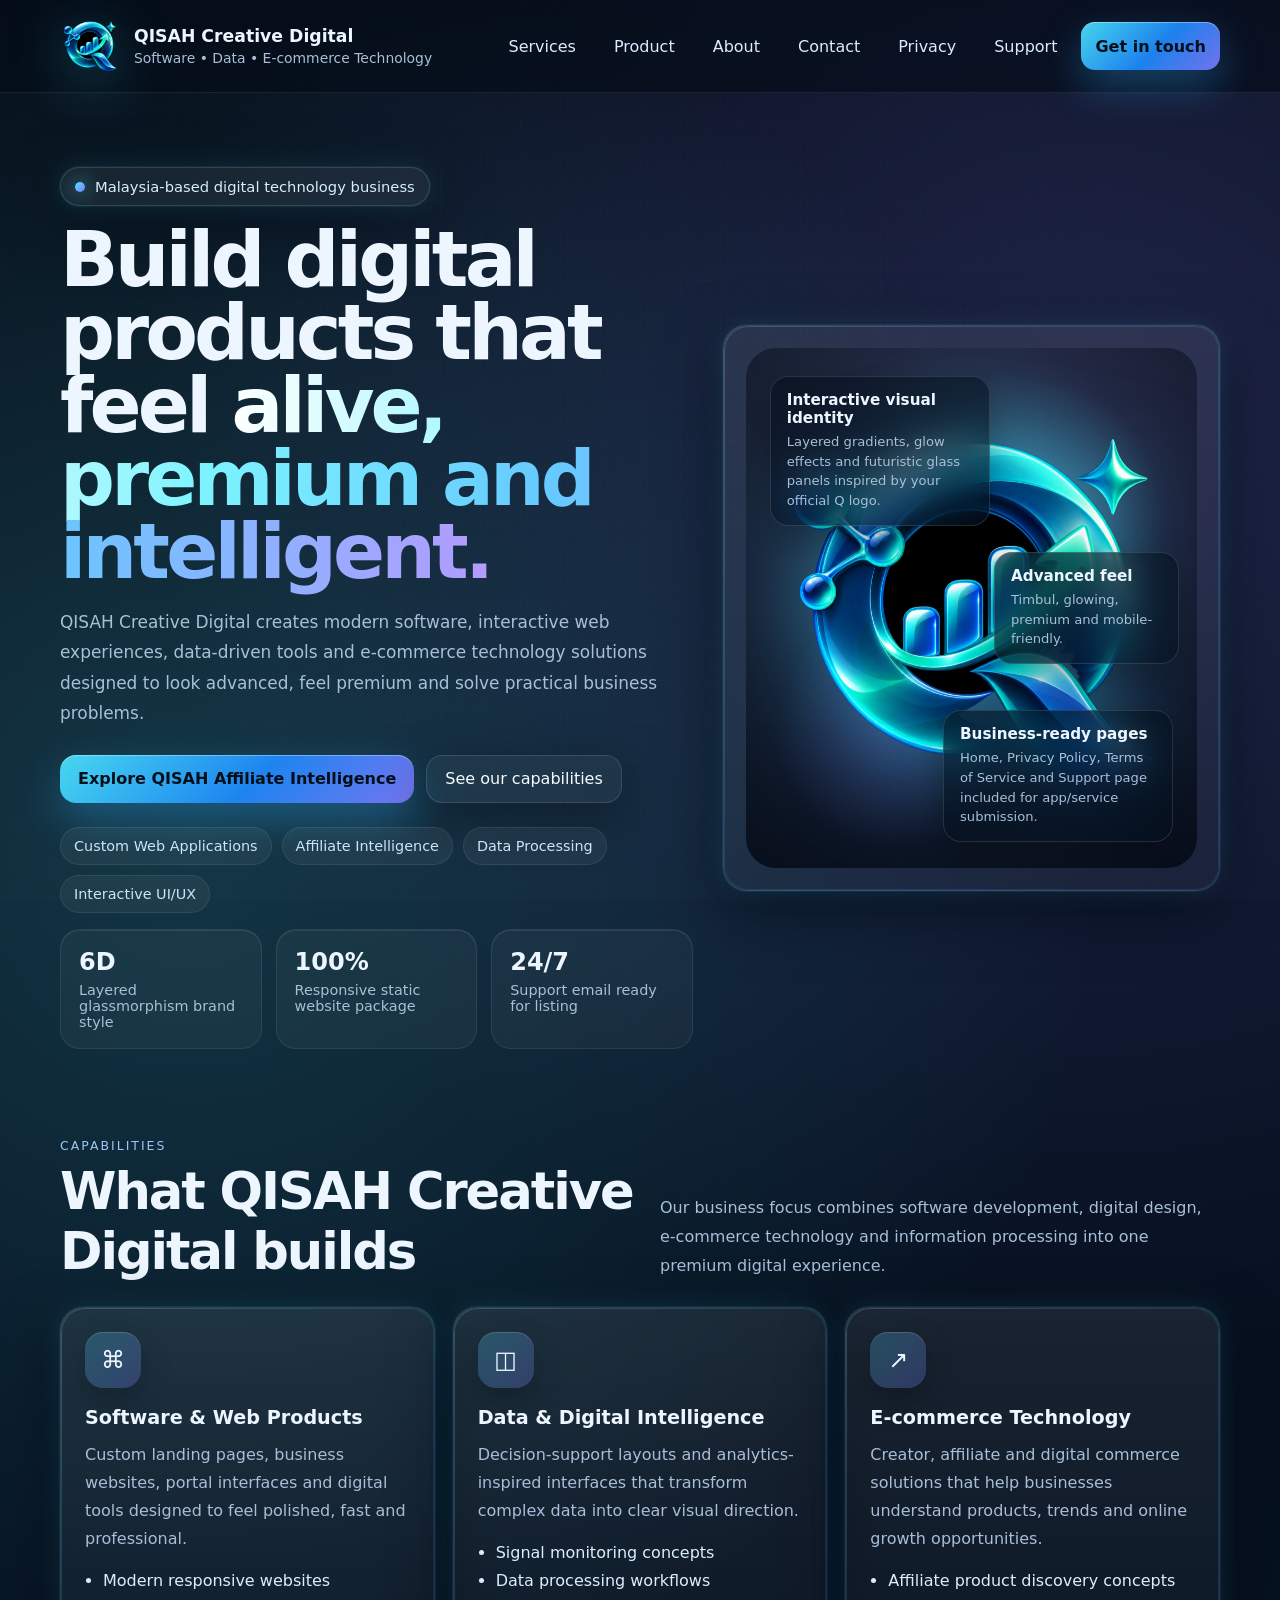
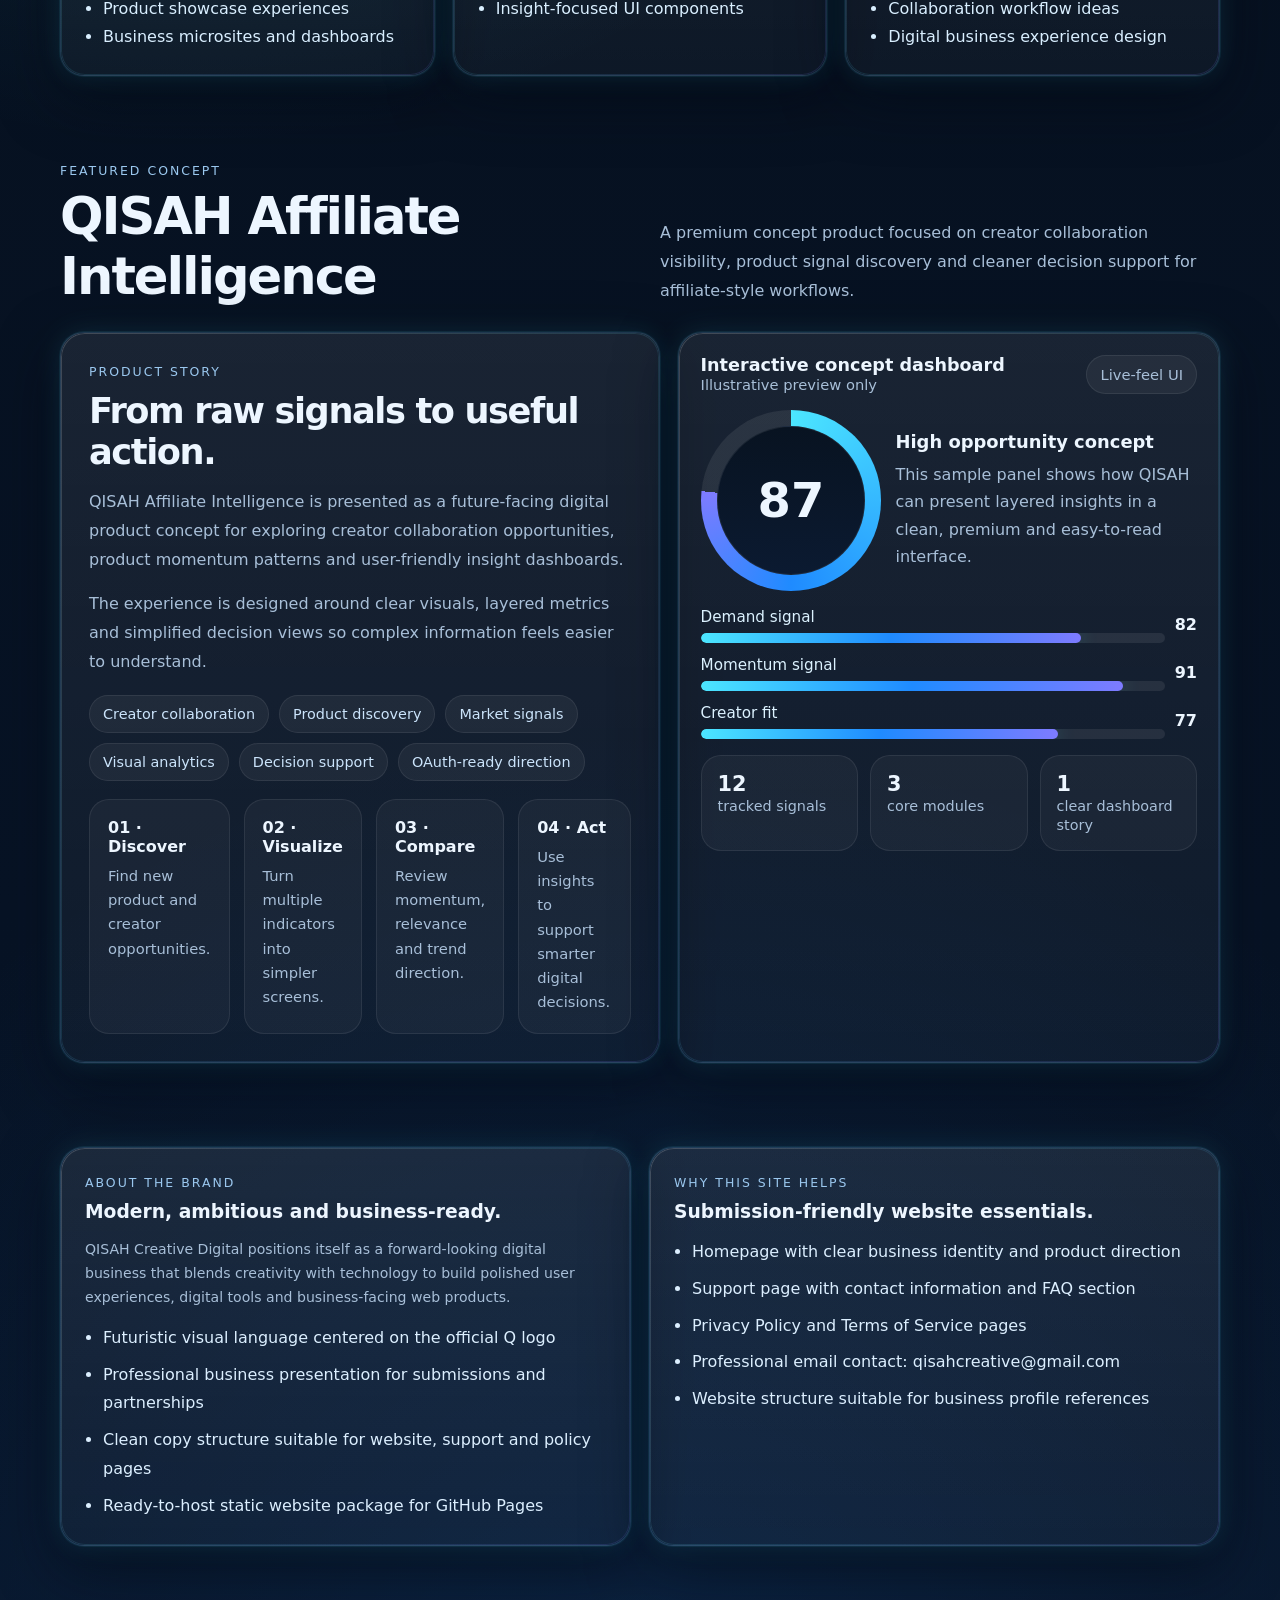
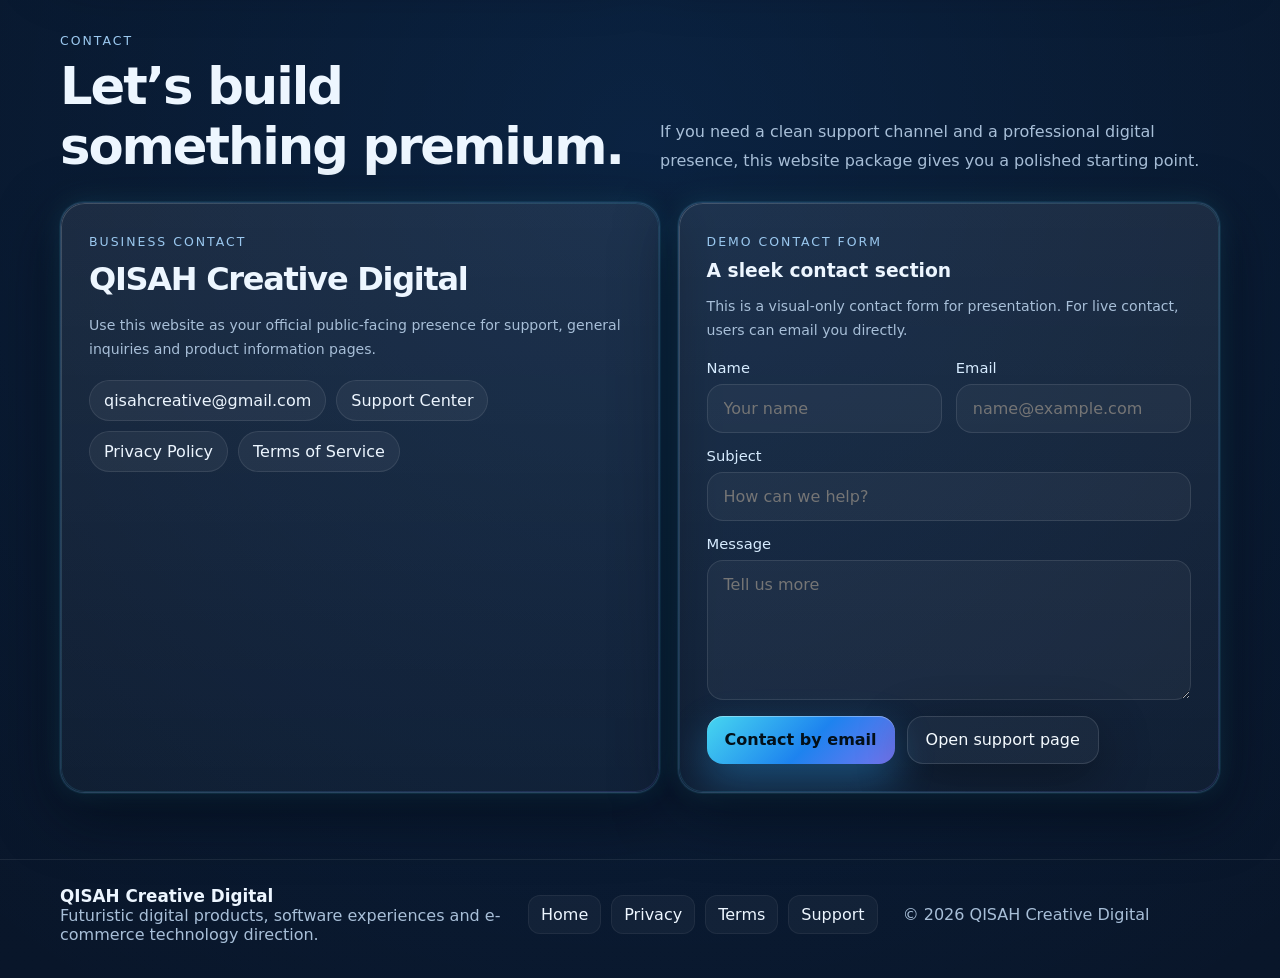
==== index.html @ 4660af54 "Add files via upload" ====
<!doctype html>
<html lang="en">
<head>
  <meta charset="utf-8">
  <meta name="viewport" content="width=device-width, initial-scale=1">
  <meta name="description" content="QISAH Creative Digital builds modern software, e-commerce technology, digital products and affiliate intelligence experiences.">
  <meta name="theme-color" content="#071325">
  <title>QISAH Creative Digital — Futuristic Digital Product Studio</title>
  <link rel="icon" href="assets/qisah-logo.png">
  <link rel="stylesheet" href="styles.css">
</head>
<body>
<div class="bg-grid" aria-hidden="true"></div>
<div class="noise" aria-hidden="true"></div>
<a class="skip-link" href="#main">Skip to content</a>
<header>
  <div class="site-shell nav">
    <a class="brand" href="index.html" aria-label="QISAH Creative Digital home">
      <img src="assets/qisah-logo.png" alt="QISAH logo">
      <span class="brand-title">
        <strong>QISAH Creative Digital</strong>
        <span>Software • Data • E-commerce Technology</span>
      </span>
    </a>

    <button class="menu-btn" type="button" data-menu aria-expanded="false" aria-label="Open navigation">Menu</button>

    <nav class="nav-links" data-nav aria-label="Primary navigation">
      <a href="#services">Services</a>
      <a href="#product">Product</a>
      <a href="#about">About</a>
      <a href="#contact">Contact</a>
      <a href="privacy.html">Privacy</a>
      <a href="support.html">Support</a>
      <a class="btn primary" href="mailto:qisahcreative@gmail.com">Get in touch</a>
    </nav>
  </div>
</header>

<main id="main">
  <section class="site-shell hero">
    <div class="reveal">
      <span class="badge"><span class="dot"></span> Malaysia-based digital technology business</span>
      <h1>Build digital products that feel <span class="gradient-text">alive, premium and intelligent.</span></h1>
      <p>QISAH Creative Digital creates modern software, interactive web experiences, data-driven tools and e-commerce technology solutions designed to look advanced, feel premium and solve practical business problems.</p>
      <div class="hero-actions">
        <a class="btn primary" href="#product">Explore QISAH Affiliate Intelligence</a>
        <a class="btn secondary" href="#services">See our capabilities</a>
      </div>
      <div class="trust-line" aria-label="Core capabilities">
        <span>Custom Web Applications</span>
        <span>Affiliate Intelligence</span>
        <span>Data Processing</span>
        <span>Interactive UI/UX</span>
      </div>
      <div class="glass-stats">
        <div class="mini-card reveal"><b>6D</b><span>Layered glassmorphism brand style</span></div>
        <div class="mini-card reveal"><b>100%</b><span>Responsive static website package</span></div>
        <div class="mini-card reveal"><b>24/7</b><span>Support email ready for listing</span></div>
      </div>
    </div>

    <div class="card hero-visual reveal">
      <div class="logo-stage tilt" aria-label="Dimensional QISAH logo concept">
        <div class="hero-logo-wrap">
          <img src="assets/qisah-logo.png" alt="QISAH Creative Digital dimensional logo">
        </div>
        <div class="floating-card float-one">
          <strong>Interactive visual identity</strong>
          <small>Layered gradients, glow effects and futuristic glass panels inspired by your official Q logo.</small>
        </div>
        <div class="floating-card float-two">
          <strong>Business-ready pages</strong>
          <small>Home, Privacy Policy, Terms of Service and Support page included for app/service submission.</small>
        </div>
        <div class="floating-card float-three">
          <strong>Advanced feel</strong>
          <small>Timbul, glowing, premium and mobile-friendly.</small>
        </div>
      </div>
    </div>
  </section>

  <section id="services" class="site-shell block">
    <div class="section-head reveal">
      <div>
        <span class="kicker">Capabilities</span>
        <h2>What QISAH Creative Digital builds</h2>
      </div>
      <p>Our business focus combines software development, digital design, e-commerce technology and information processing into one premium digital experience.</p>
    </div>

    <div class="grid-3">
      <article class="card feature-card tilt reveal">
        <div class="icon" aria-hidden="true">⌘</div>
        <h3>Software & Web Products</h3>
        <p>Custom landing pages, business websites, portal interfaces and digital tools designed to feel polished, fast and professional.</p>
        <ul>
          <li>Modern responsive websites</li>
          <li>Product showcase experiences</li>
          <li>Business microsites and dashboards</li>
        </ul>
      </article>

      <article class="card feature-card tilt reveal">
        <div class="icon" aria-hidden="true">◫</div>
        <h3>Data & Digital Intelligence</h3>
        <p>Decision-support layouts and analytics-inspired interfaces that transform complex data into clear visual direction.</p>
        <ul>
          <li>Signal monitoring concepts</li>
          <li>Data processing workflows</li>
          <li>Insight-focused UI components</li>
        </ul>
      </article>

      <article class="card feature-card tilt reveal">
        <div class="icon" aria-hidden="true">↗</div>
        <h3>E-commerce Technology</h3>
        <p>Creator, affiliate and digital commerce solutions that help businesses understand products, trends and online growth opportunities.</p>
        <ul>
          <li>Affiliate product discovery concepts</li>
          <li>Collaboration workflow ideas</li>
          <li>Digital business experience design</li>
        </ul>
      </article>
    </div>
  </section>

  <section id="product" class="site-shell block">
    <div class="section-head reveal">
      <div>
        <span class="kicker">Featured concept</span>
        <h2>QISAH Affiliate Intelligence</h2>
      </div>
      <p>A premium concept product focused on creator collaboration visibility, product signal discovery and cleaner decision support for affiliate-style workflows.</p>
    </div>

    <div class="product-grid">
      <article class="card product-story reveal">
        <span class="kicker">Product story</span>
        <h2>From raw signals to useful action.</h2>
        <p>QISAH Affiliate Intelligence is presented as a future-facing digital product concept for exploring creator collaboration opportunities, product momentum patterns and user-friendly insight dashboards.</p>
        <p>The experience is designed around clear visuals, layered metrics and simplified decision views so complex information feels easier to understand.</p>
        <div class="pills">
          <span class="pill">Creator collaboration</span>
          <span class="pill">Product discovery</span>
          <span class="pill">Market signals</span>
          <span class="pill">Visual analytics</span>
          <span class="pill">Decision support</span>
          <span class="pill">OAuth-ready direction</span>
        </div>

        <div class="roadmap">
          <div class="road-step"><b>01 · Discover</b><span>Find new product and creator opportunities.</span></div>
          <div class="road-step"><b>02 · Visualize</b><span>Turn multiple indicators into simpler screens.</span></div>
          <div class="road-step"><b>03 · Compare</b><span>Review momentum, relevance and trend direction.</span></div>
          <div class="road-step"><b>04 · Act</b><span>Use insights to support smarter digital decisions.</span></div>
        </div>
      </article>

      <aside class="card dashboard reveal tilt" aria-labelledby="dashTitle">
        <div class="topline">
          <div>
            <h3 id="dashTitle">Interactive concept dashboard</h3>
            <span>Illustrative preview only</span>
          </div>
          <span class="pill">Live-feel UI</span>
        </div>

        <div class="score-panel">
          <div class="score-ring"><b>87</b></div>
          <div class="score-info">
            <strong>High opportunity concept</strong>
            <p>This sample panel shows how QISAH can present layered insights in a clean, premium and easy-to-read interface.</p>
          </div>
        </div>

        <div class="signal-list">
          <div class="signal">
            <div>
              <label>Demand signal</label>
              <div class="bar"><span style="width: 82%"></span></div>
            </div>
            <strong>82</strong>
          </div>
          <div class="signal">
            <div>
              <label>Momentum signal</label>
              <div class="bar"><span style="width: 91%"></span></div>
            </div>
            <strong>91</strong>
          </div>
          <div class="signal">
            <div>
              <label>Creator fit</label>
              <div class="bar"><span style="width: 77%"></span></div>
            </div>
            <strong>77</strong>
          </div>
        </div>

        <div class="metrics">
          <div class="metric"><b>12</b><span>tracked signals</span></div>
          <div class="metric"><b>3</b><span>core modules</span></div>
          <div class="metric"><b>1</b><span>clear dashboard story</span></div>
        </div>
      </aside>
    </div>
  </section>

  <section id="about" class="site-shell block">
    <div class="two-col">
      <article class="card list-panel reveal">
        <span class="kicker">About the brand</span>
        <h3>Modern, ambitious and business-ready.</h3>
        <p class="small-note">QISAH Creative Digital positions itself as a forward-looking digital business that blends creativity with technology to build polished user experiences, digital tools and business-facing web products.</p>
        <ul>
          <li>Futuristic visual language centered on the official Q logo</li>
          <li>Professional business presentation for submissions and partnerships</li>
          <li>Clean copy structure suitable for website, support and policy pages</li>
          <li>Ready-to-host static website package for GitHub Pages</li>
        </ul>
      </article>

      <article class="card list-panel reveal">
        <span class="kicker">Why this site helps</span>
        <h3>Submission-friendly website essentials.</h3>
        <ul>
          <li>Homepage with clear business identity and product direction</li>
          <li>Support page with contact information and FAQ section</li>
          <li>Privacy Policy and Terms of Service pages</li>
          <li>Professional email contact: qisahcreative@gmail.com</li>
          <li>Website structure suitable for business profile references</li>
        </ul>
      </article>
    </div>
  </section>

  <section id="contact" class="site-shell block">
    <div class="section-head reveal">
      <div>
        <span class="kicker">Contact</span>
        <h2>Let’s build something premium.</h2>
      </div>
      <p>If you need a clean support channel and a professional digital presence, this website package gives you a polished starting point.</p>
    </div>

    <div class="contact-grid">
      <article class="card cta-card reveal">
        <span class="kicker">Business contact</span>
        <h3 style="font-size:2rem;letter-spacing:-.04em;margin:.2rem 0 1rem">QISAH Creative Digital</h3>
        <p class="small-note">Use this website as your official public-facing presence for support, general inquiries and product information pages.</p>
        <div class="inline-links">
          <a href="mailto:qisahcreative@gmail.com">qisahcreative@gmail.com</a>
          <a href="support.html">Support Center</a>
          <a href="privacy.html">Privacy Policy</a>
          <a href="terms.html">Terms of Service</a>
        </div>
      </article>

      <article class="card form-card reveal">
        <span class="kicker">Demo contact form</span>
        <h3 style="margin:.2rem 0 0">A sleek contact section</h3>
        <p class="small-note">This is a visual-only contact form for presentation. For live contact, users can email you directly.</p>
        <div class="field-grid">
          <div class="field">
            <label for="name">Name</label>
            <input class="input" id="name" placeholder="Your name">
          </div>
          <div class="field">
            <label for="email">Email</label>
            <input class="input" id="email" type="email" placeholder="name@example.com">
          </div>
          <div class="field" style="grid-column:1 / -1">
            <label for="subject">Subject</label>
            <input class="input" id="subject" placeholder="How can we help?">
          </div>
          <div class="field" style="grid-column:1 / -1">
            <label for="message">Message</label>
            <textarea id="message" placeholder="Tell us more"></textarea>
          </div>
        </div>
        <div style="margin-top:16px;display:flex;gap:12px;flex-wrap:wrap">
          <a class="btn primary" href="mailto:qisahcreative@gmail.com">Contact by email</a>
          <a class="btn secondary" href="support.html">Open support page</a>
        </div>
      </article>
    </div>
  </section>
</main>

<footer class="footer">
  <div class="site-shell footer-grid">
    <div>
      <strong style="display:block;font-size:1.05rem">QISAH Creative Digital</strong>
      <span style="color:var(--muted)">Futuristic digital products, software experiences and e-commerce technology direction.</span>
    </div>
    <div class="footer-links">
      <a href="index.html">Home</a>
      <a href="privacy.html">Privacy</a>
      <a href="terms.html">Terms</a>
      <a href="support.html">Support</a>
    </div>
    <div style="color:var(--muted)">© <span data-year></span> QISAH Creative Digital</div>
  </div>
</footer>
<script src="script.js"></script>
</body>
</html>
---- styles.css ----
:root{
  --bg:#06101e;
  --bg-2:#0a1629;
  --panel:rgba(11,24,46,.75);
  --panel-2:rgba(13,29,56,.88);
  --line:rgba(110,196,255,.18);
  --line-strong:rgba(110,196,255,.38);
  --text:#edf6ff;
  --muted:#a8bfd8;
  --primary:#4ce6ff;
  --primary-2:#1f8bff;
  --accent:#7e7bff;
  --success:#5ef0c5;
  --shadow:0 14px 50px rgba(0,0,0,.36);
  --glow:0 0 0 1px rgba(76,230,255,.08),0 0 26px rgba(76,230,255,.12),0 20px 60px rgba(3,9,20,.65);
  --radius:24px;
  --container:min(1160px, calc(100% - 32px));
}
*{box-sizing:border-box}
html{scroll-behavior:smooth}
body{
  margin:0;
  font-family:Inter, ui-sans-serif, system-ui, -apple-system, Segoe UI, Roboto, Arial, sans-serif;
  color:var(--text);
  background:
    radial-gradient(circle at 15% 20%, rgba(76,230,255,.18), transparent 26%),
    radial-gradient(circle at 85% 10%, rgba(126,123,255,.2), transparent 24%),
    radial-gradient(circle at 50% 80%, rgba(31,139,255,.12), transparent 30%),
    linear-gradient(180deg, #040b16 0%, #06101e 25%, #071325 60%, #09162a 100%);
  min-height:100vh;
  overflow-x:hidden;
}
a{color:inherit;text-decoration:none}
img{max-width:100%;display:block}
button,input,textarea{font:inherit}
.site-shell{width:var(--container);margin-inline:auto}
.skip-link{position:absolute;left:-9999px}
.skip-link:focus{left:12px;top:12px;z-index:999;background:#fff;color:#000;padding:8px 12px;border-radius:10px}
.bg-grid{
  position:fixed; inset:0; pointer-events:none; z-index:-2; opacity:.35;
  background-image:linear-gradient(rgba(255,255,255,.035) 1px, transparent 1px), linear-gradient(90deg, rgba(255,255,255,.035) 1px, transparent 1px);
  background-size:40px 40px;
  mask-image:radial-gradient(circle at center, black 45%, transparent 95%);
}
.noise{
  position:fixed; inset:0; pointer-events:none; z-index:-1; opacity:.04;
  background-image:url("data:image/svg+xml,%3Csvg xmlns='http://www.w3.org/2000/svg' width='160' height='160' viewBox='0 0 160 160'%3E%3Cfilter id='n'%3E%3CfeTurbulence type='fractalNoise' baseFrequency='.9' numOctaves='2' stitchTiles='stitch'/%3E%3C/filter%3E%3Crect width='160' height='160' filter='url(%23n)' opacity='.8'/%3E%3C/svg%3E");
}
header{position:sticky;top:0;z-index:100;backdrop-filter:blur(18px);background:rgba(4,12,24,.62);border-bottom:1px solid rgba(255,255,255,.08)}
.nav{display:flex;align-items:center;justify-content:space-between;gap:20px;padding:16px 0}
.brand{display:flex;align-items:center;gap:14px;min-width:0}
.brand img{width:60px;height:60px;object-fit:contain;filter:drop-shadow(0 12px 28px rgba(76,230,255,.3))}
.brand-title{display:flex;flex-direction:column;gap:4px;min-width:0}
.brand-title strong{font-size:1.08rem;white-space:nowrap;overflow:hidden;text-overflow:ellipsis}
.brand-title span{font-size:.87rem;color:var(--muted)}
.nav-links{display:flex;align-items:center;gap:10px}
.nav-links a{padding:10px 14px;border-radius:14px;color:#dcecff}
.nav-links a:hover{background:rgba(255,255,255,.06)}
.menu-btn{display:none;border:1px solid rgba(255,255,255,.12);background:rgba(255,255,255,.04);color:#fff;padding:10px 14px;border-radius:14px}
.btn{
  display:inline-flex;align-items:center;justify-content:center;gap:10px;
  min-height:48px;padding:0 18px;border-radius:16px;border:1px solid rgba(255,255,255,.12);
  background:linear-gradient(180deg, rgba(255,255,255,.08), rgba(255,255,255,.03));
  color:#f5fbff;box-shadow:var(--shadow); transition:.25s ease; cursor:pointer;
}
.btn:hover{transform:translateY(-2px);border-color:rgba(255,255,255,.25)}
.btn.primary{
  background:linear-gradient(135deg, rgba(76,230,255,.92), rgba(31,139,255,.92) 55%, rgba(126,123,255,.92));
  color:#031019;border:0;font-weight:700;box-shadow:0 16px 40px rgba(48,175,255,.32), inset 0 1px 0 rgba(255,255,255,.35);
}
.btn.secondary{background:rgba(255,255,255,.04)}
.hero{display:grid;grid-template-columns:1.12fr .88fr;gap:30px;align-items:center;padding:74px 0 44px}
.badge{display:inline-flex;align-items:center;gap:10px;padding:10px 14px;border-radius:999px;background:rgba(255,255,255,.06);border:1px solid rgba(255,255,255,.12);color:#d8eefe;font-size:.92rem;box-shadow:var(--glow)}
.dot{width:10px;height:10px;border-radius:50%;background:linear-gradient(135deg,var(--primary),var(--accent));box-shadow:0 0 20px var(--primary)}
.hero h1{font-size:clamp(2.6rem, 6vw, 5.5rem);line-height:.95;letter-spacing:-.05em;margin:18px 0 18px}
.hero p{font-size:1.06rem;line-height:1.8;color:var(--muted);max-width:640px}
.gradient-text{background:linear-gradient(90deg,#fff,#7df4ff 30%, #66c9ff 60%, #b39bff);-webkit-background-clip:text;background-clip:text;color:transparent}
.hero-actions{display:flex;flex-wrap:wrap;gap:12px;margin-top:26px}
.trust-line{display:flex;flex-wrap:wrap;gap:10px;margin-top:24px}
.trust-line span,.pill{padding:10px 13px;border-radius:999px;background:rgba(255,255,255,.05);border:1px solid rgba(255,255,255,.08);color:#cbe4fb;font-size:.9rem}
.card{position:relative;background:linear-gradient(180deg, rgba(255,255,255,.08), rgba(255,255,255,.03));border:1px solid var(--line);border-radius:var(--radius);box-shadow:var(--glow);overflow:hidden}
.card::before{content:"";position:absolute;inset:0;border-radius:inherit;padding:1px;background:linear-gradient(135deg,rgba(255,255,255,.18),rgba(76,230,255,.12),rgba(126,123,255,.16));-webkit-mask:linear-gradient(#000 0 0) content-box,linear-gradient(#000 0 0);-webkit-mask-composite:xor;mask-composite:exclude;pointer-events:none}
.card-soft{padding:26px}
.hero-visual{padding:22px}
.logo-stage{position:relative;display:grid;place-items:center;min-height:520px;border-radius:30px;background:radial-gradient(circle at 50% 30%, rgba(76,230,255,.22), rgba(8,14,28,.3) 40%, rgba(6,12,24,.92));overflow:hidden}
.logo-stage::before,.logo-stage::after{content:"";position:absolute;border-radius:50%;filter:blur(4px)}
.logo-stage::before{width:300px;height:300px;background:radial-gradient(circle, rgba(76,230,255,.32), transparent 70%);top:22px;right:30px}
.logo-stage::after{width:240px;height:240px;background:radial-gradient(circle, rgba(126,123,255,.22), transparent 70%);left:24px;bottom:18px}
.hero-logo-wrap{position:relative;z-index:2;display:grid;place-items:center}
.hero-logo-wrap img{width:min(90%, 500px);filter:drop-shadow(0 24px 55px rgba(54,184,255,.26)) drop-shadow(0 0 30px rgba(76,230,255,.2));transform:translateZ(0)}
.floating-card{position:absolute;z-index:3;padding:14px 16px;border-radius:18px;backdrop-filter:blur(18px);background:rgba(4,15,29,.58);border:1px solid rgba(255,255,255,.12);box-shadow:0 16px 40px rgba(0,0,0,.35)}
.floating-card strong{display:block;font-size:.95rem}
.floating-card small{display:block;margin-top:5px;color:var(--muted);font-size:.82rem;line-height:1.5}
.float-one{top:28px;left:24px;max-width:220px}
.float-two{bottom:26px;right:24px;max-width:230px}
.float-three{top:50%;right:18px;transform:translateY(-50%);max-width:185px}
.glass-stats{display:grid;grid-template-columns:repeat(3,1fr);gap:14px;margin-top:16px}
.mini-card{padding:18px;border-radius:20px;background:rgba(255,255,255,.04);border:1px solid rgba(255,255,255,.08);box-shadow:inset 0 1px 0 rgba(255,255,255,.08)}
.mini-card b{display:block;font-size:1.5rem}
.mini-card span{display:block;margin-top:6px;color:var(--muted);font-size:.9rem}
section.block{padding:42px 0}
.section-head{display:flex;align-items:end;justify-content:space-between;gap:24px;margin-bottom:26px}
.section-head h2{font-size:clamp(2rem, 4vw, 3.2rem);margin:0;letter-spacing:-.04em}
.section-head p{max-width:560px;color:var(--muted);line-height:1.8;margin:0}
.kicker{display:inline-block;margin-bottom:8px;text-transform:uppercase;letter-spacing:.16em;font-size:.78rem;color:#9bc8ef}
.grid-3{display:grid;grid-template-columns:repeat(3,1fr);gap:18px}
.feature-card{padding:24px;min-height:250px}
.feature-card .icon{display:grid;place-items:center;width:56px;height:56px;border-radius:18px;background:linear-gradient(135deg, rgba(76,230,255,.22), rgba(126,123,255,.26));font-size:1.5rem;box-shadow:inset 0 1px 0 rgba(255,255,255,.15), 0 12px 30px rgba(0,0,0,.25)}
.feature-card h3{font-size:1.2rem;margin:18px 0 12px}
.feature-card p{color:var(--muted);line-height:1.75;margin:0}
.feature-card ul{padding-left:18px;color:#d9efff;line-height:1.75;margin:14px 0 0}
.product-grid{display:grid;grid-template-columns:1.05fr .95fr;gap:18px;align-items:stretch}
.product-story{padding:28px}
.product-story h2{font-size:2.2rem;margin:.2rem 0 1rem;letter-spacing:-.04em}
.product-story p{color:var(--muted);line-height:1.8}
.pills{display:flex;flex-wrap:wrap;gap:10px;margin-top:18px}
.dashboard{padding:22px;display:flex;flex-direction:column;gap:16px}
.topline{display:flex;align-items:center;justify-content:space-between;gap:12px}
.topline h3{margin:0;font-size:1.1rem}
.topline span{color:var(--muted);font-size:.92rem}
.score-panel{display:grid;grid-template-columns:.75fr 1.25fr;gap:14px;align-items:center}
.score-ring{position:relative;display:grid;place-items:center;aspect-ratio:1;border-radius:50%;background:conic-gradient(var(--primary) 0deg, var(--primary-2) 180deg, var(--accent) 276deg, rgba(255,255,255,.08) 276deg 360deg)}
.score-ring::before{content:"";position:absolute;inset:16px;border-radius:50%;background:linear-gradient(180deg,#081321,#0b1a31);border:1px solid rgba(255,255,255,.08)}
.score-ring b{position:relative;z-index:1;font-size:3rem}
.score-info strong{font-size:1.12rem}
.score-info p{color:var(--muted);line-height:1.7;margin:.6rem 0 0}
.signal-list{display:grid;gap:12px}
.signal{display:grid;grid-template-columns:1fr auto;gap:10px;align-items:center}
.signal label{font-size:.95rem;color:#dcf2ff}
.bar{position:relative;height:10px;border-radius:999px;background:rgba(255,255,255,.08);overflow:hidden;margin-top:7px}
.bar > span{position:absolute;inset:0 auto 0 0;border-radius:inherit;background:linear-gradient(90deg,var(--primary),var(--primary-2),var(--accent));box-shadow:0 0 20px rgba(76,230,255,.24)}
.metrics{display:grid;grid-template-columns:repeat(3,1fr);gap:12px}
.metric{padding:16px;border-radius:20px;background:rgba(255,255,255,.04);border:1px solid rgba(255,255,255,.08)}
.metric b{font-size:1.3rem;display:block}
.metric span{font-size:.9rem;color:var(--muted)}
.two-col{display:grid;grid-template-columns:1fr 1fr;gap:18px}
.list-panel{padding:24px}
.list-panel h3{margin:.2rem 0 1rem}
.list-panel ul{margin:0;padding-left:18px;color:#dcefff;line-height:1.8}
.list-panel li+li{margin-top:8px}
.roadmap{display:grid;grid-template-columns:repeat(4,1fr);gap:14px;margin-top:18px}
.road-step{padding:18px;border-radius:20px;background:rgba(255,255,255,.04);border:1px solid rgba(255,255,255,.08)}
.road-step b{display:block;margin-bottom:8px}
.road-step span{display:block;color:var(--muted);line-height:1.65;font-size:.92rem}
.contact-grid{display:grid;grid-template-columns:1.05fr .95fr;gap:18px;align-items:stretch}
.form-card,.cta-card{padding:28px}
.field-grid{display:grid;grid-template-columns:1fr 1fr;gap:14px;margin-top:16px}
.field{display:flex;flex-direction:column;gap:8px}
.field label{font-size:.92rem;color:#d7ecff}
.input, textarea{
  width:100%;background:rgba(255,255,255,.04);border:1px solid rgba(255,255,255,.1);color:#fff;
  border-radius:16px;padding:14px 16px;outline:none;
}
.input:focus, textarea:focus{border-color:var(--line-strong);box-shadow:0 0 0 4px rgba(76,230,255,.08)}
textarea{min-height:140px;resize:vertical}
.small-note{font-size:.88rem;color:var(--muted);line-height:1.7}
.inline-links{display:flex;flex-wrap:wrap;gap:10px;margin-top:18px}
.inline-links a{padding:10px 14px;border-radius:999px;background:rgba(255,255,255,.05);border:1px solid rgba(255,255,255,.09)}
.footer{border-top:1px solid rgba(255,255,255,.08);margin-top:24px}
.footer-grid{display:grid;grid-template-columns:1.2fr .95fr .85fr;gap:20px;align-items:center;padding:26px 0 34px}
.footer-links{display:flex;flex-wrap:wrap;gap:10px}
.footer-links a{padding:9px 12px;border-radius:12px;background:rgba(255,255,255,.04);border:1px solid rgba(255,255,255,.06)}
.page-hero{padding:60px 0 30px}
.page-hero h1{font-size:clamp(2.2rem, 5vw, 4rem);margin:16px 0 10px;letter-spacing:-.05em}
.page-hero p{max-width:760px;color:var(--muted);line-height:1.8}
.content-wrap{display:grid;grid-template-columns:260px 1fr;gap:18px;padding:8px 0 42px}
.side-nav{position:sticky;top:92px;align-self:start;padding:16px}
.side-nav a{display:block;padding:12px 14px;border-radius:14px;color:#d8edff}
.side-nav a:hover{background:rgba(255,255,255,.06)}
.legal-card{padding:28px}
.legal-card section+section{margin-top:28px}
.legal-card h2{font-size:1.4rem;margin:.2rem 0 12px}
.legal-card p,.legal-card li{color:var(--muted);line-height:1.85}
.legal-card ul{padding-left:18px}
.support-grid{display:grid;grid-template-columns:1fr 1fr;gap:18px}
.support-box{padding:24px}
.accordion{display:grid;gap:12px;margin-top:10px}
.faq{padding:18px}
.faq button{all:unset;display:flex;justify-content:space-between;align-items:center;width:100%;gap:16px;cursor:pointer}
.faq button strong{font-size:1rem}
.faq p{color:var(--muted);line-height:1.8;margin:12px 0 0;display:none}
.faq.open p{display:block}
.reveal{opacity:0;transform:translateY(26px);transition:opacity .7s ease, transform .7s ease}
.reveal.visible{opacity:1;transform:none}
@media (max-width: 1100px){
  .hero,.product-grid,.two-col,.contact-grid,.content-wrap,.support-grid,.footer-grid{grid-template-columns:1fr}
  .glass-stats,.grid-3,.metrics,.roadmap{grid-template-columns:repeat(2,1fr)}
  .section-head{display:block}
  .section-head p{margin-top:12px}
  .content-wrap{padding-top:0}
  .side-nav{position:relative;top:0}
}
@media (max-width: 760px){
  .nav{padding:12px 0}
  .menu-btn{display:block}
  .nav-links{position:absolute;left:16px;right:16px;top:74px;display:none;flex-direction:column;align-items:stretch;padding:14px;border-radius:22px;background:rgba(4,12,24,.96);border:1px solid rgba(255,255,255,.08);box-shadow:var(--shadow)}
  .nav-links.open{display:flex}
  .hero{padding-top:36px}
  .logo-stage{min-height:410px}
  .hero h1{font-size:clamp(2.3rem, 12vw, 4rem)}
  .glass-stats,.grid-3,.metrics,.roadmap,.field-grid{grid-template-columns:1fr}
  .score-panel{grid-template-columns:1fr}
  .float-three{display:none}
  .float-one,.float-two{position:static;max-width:none;margin-top:12px}
  .hero-visual{padding:0;background:none;border:0;box-shadow:none}
  .footer-grid{padding-bottom:22px}
}
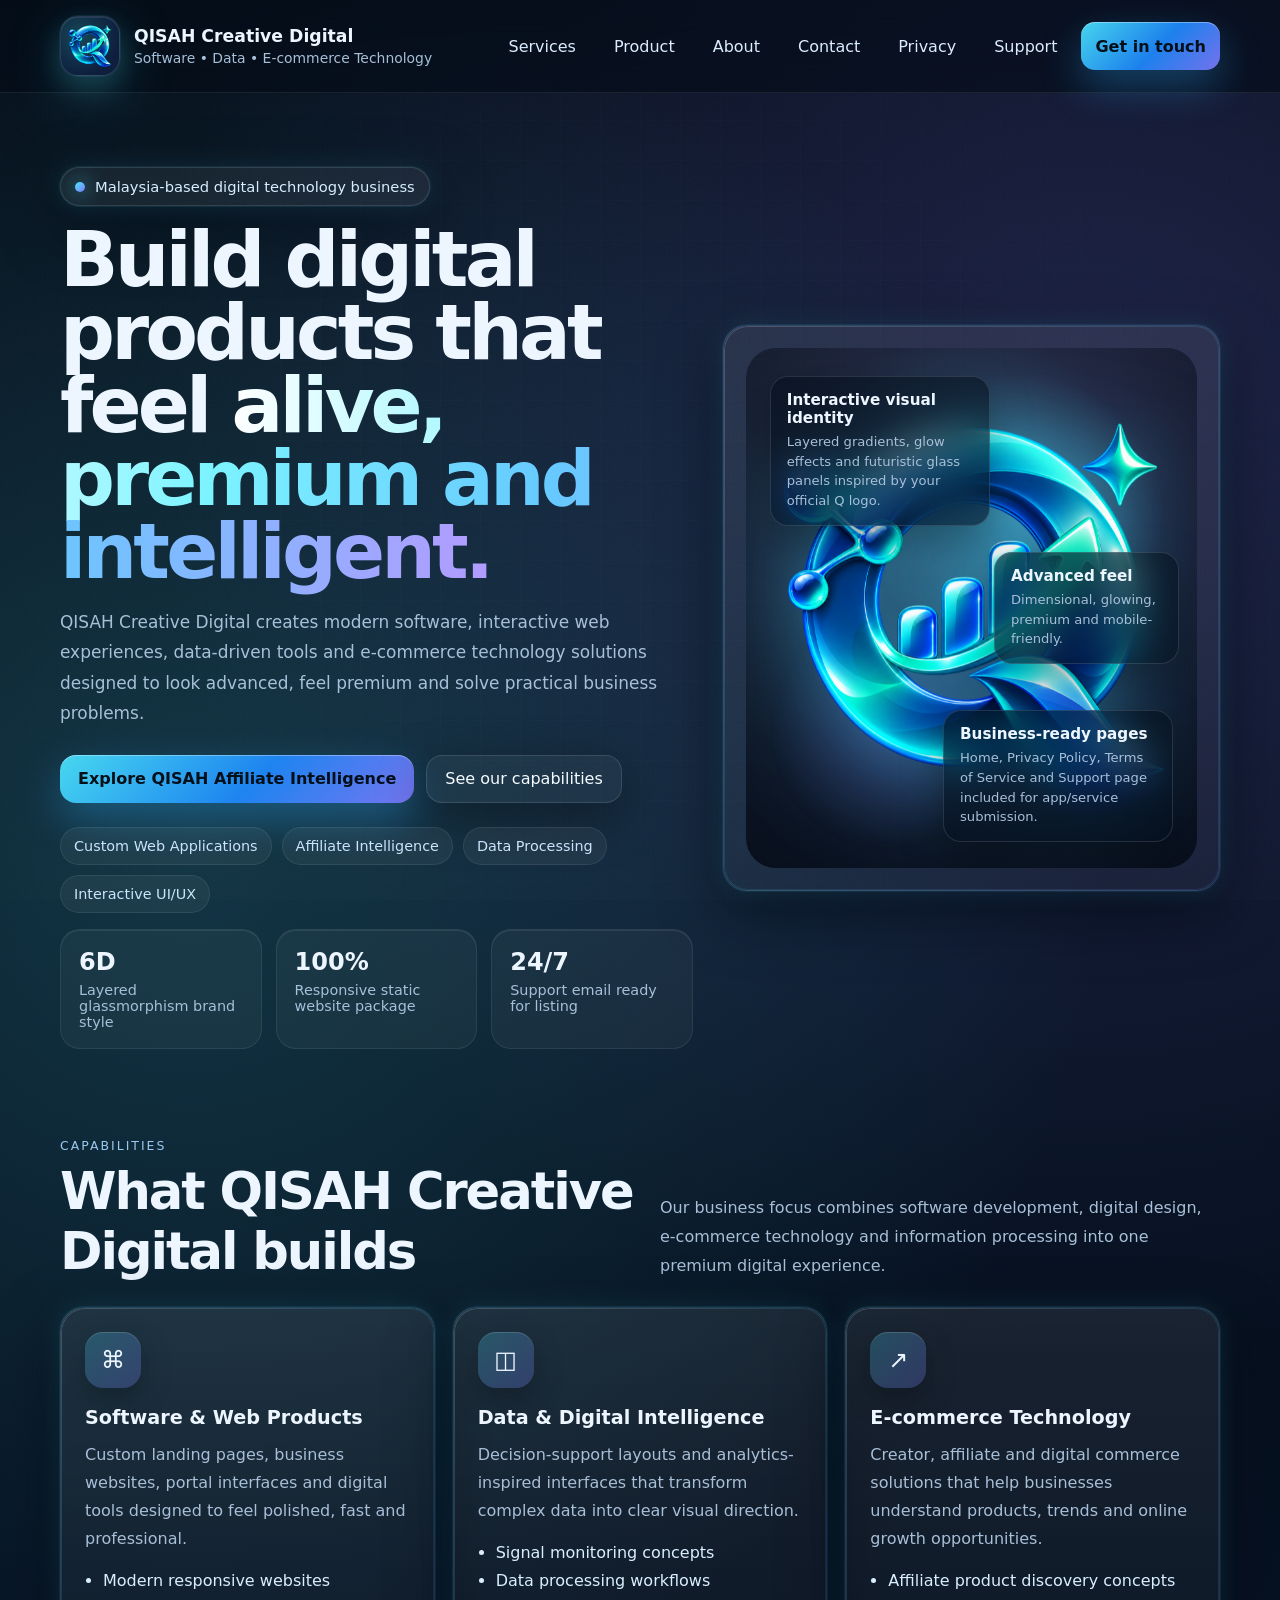
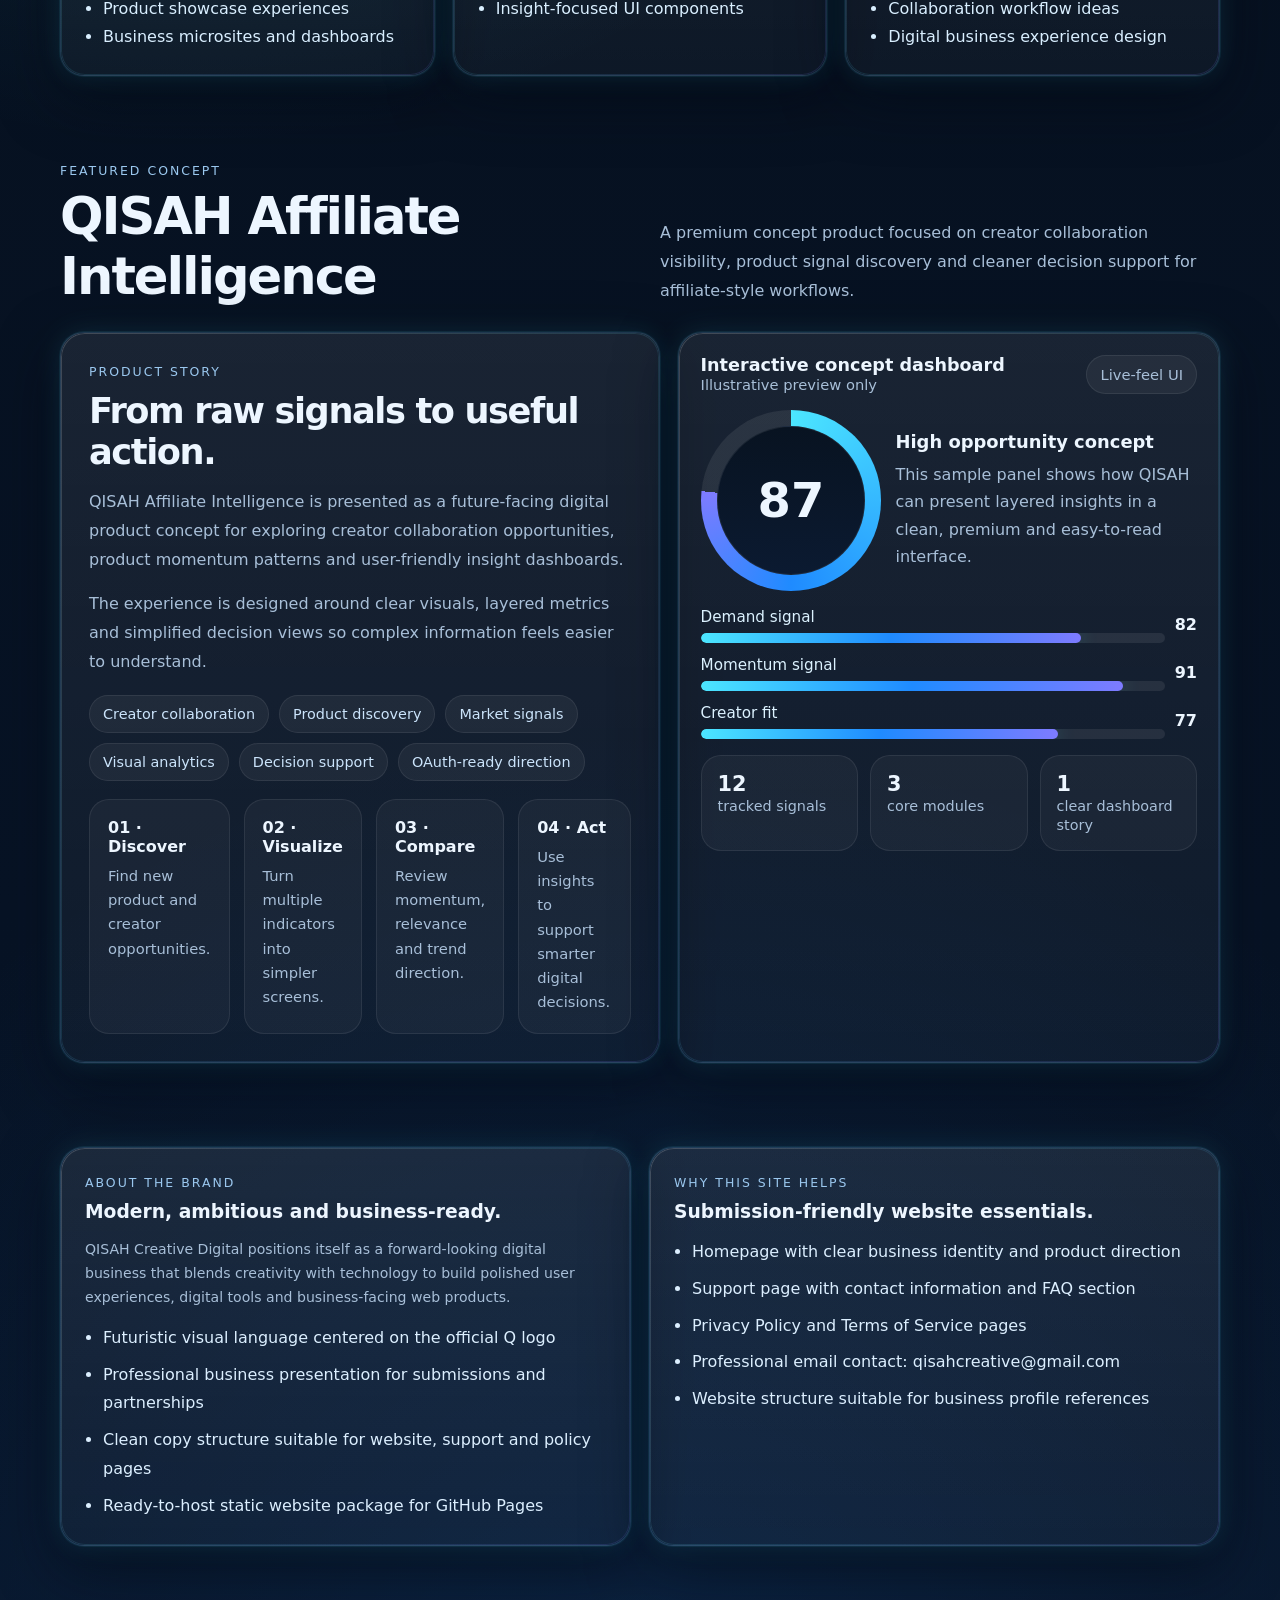
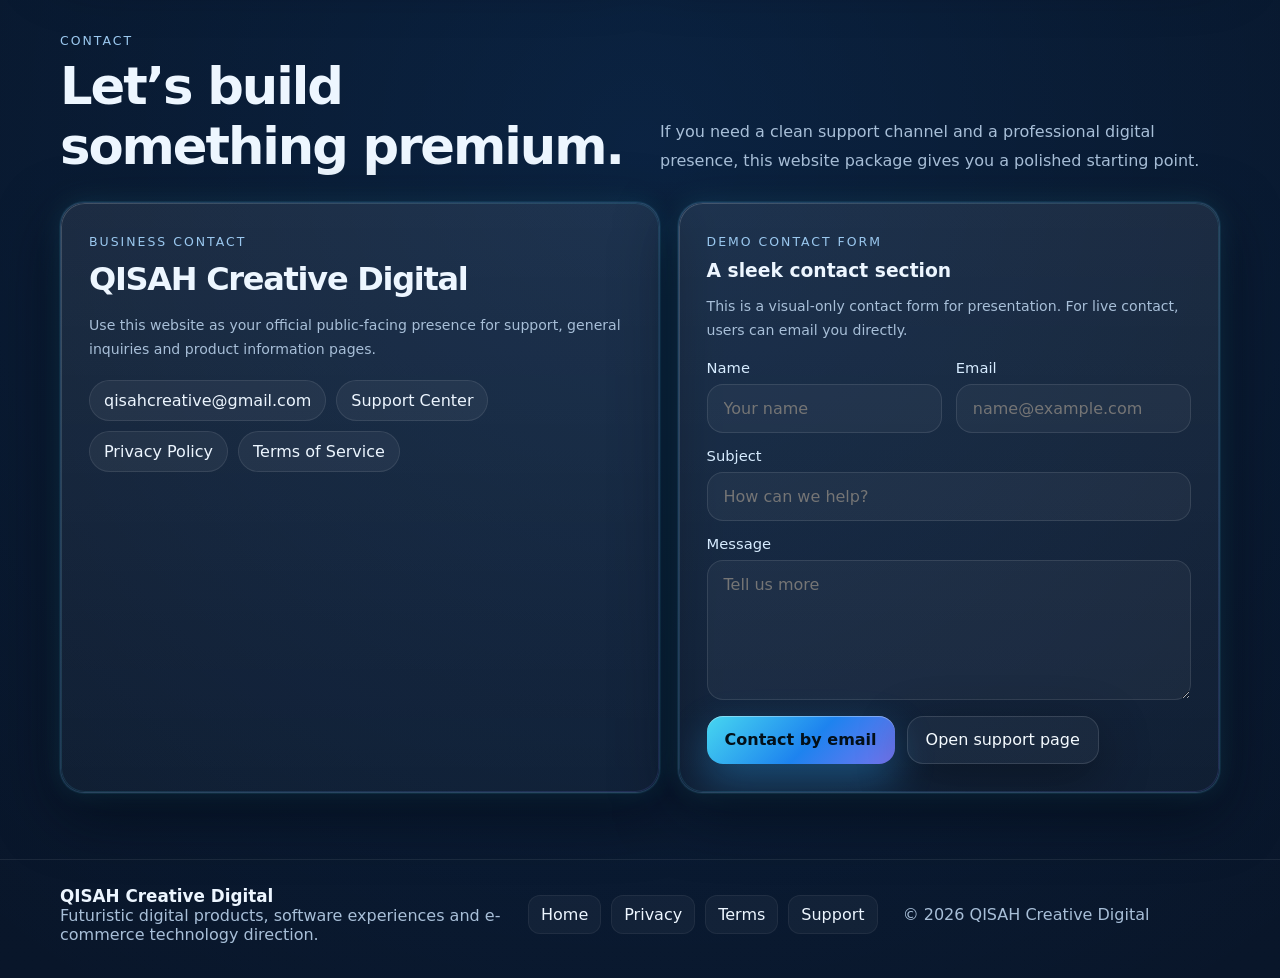
==== commit 9567f479: "Add files via upload" ====
--- a/index.html
+++ b/index.html
@@ -75,7 +75,7 @@
         </div>
         <div class="floating-card float-three">
           <strong>Advanced feel</strong>
-          <small>Timbul, glowing, premium and mobile-friendly.</small>
+          <small>Dimensional, glowing, premium and mobile-friendly.</small>
         </div>
       </div>
     </div>
--- a/styles.css
+++ b/styles.css
@@ -49,7 +49,7 @@
 header{position:sticky;top:0;z-index:100;backdrop-filter:blur(18px);background:rgba(4,12,24,.62);border-bottom:1px solid rgba(255,255,255,.08)}
 .nav{display:flex;align-items:center;justify-content:space-between;gap:20px;padding:16px 0}
 .brand{display:flex;align-items:center;gap:14px;min-width:0}
-.brand img{width:60px;height:60px;object-fit:contain;filter:drop-shadow(0 12px 28px rgba(76,230,255,.3))}
+.brand img{width:60px;height:60px;padding:6px;object-fit:contain;border-radius:18px;background:radial-gradient(circle at 30% 30%, rgba(76,230,255,.22), rgba(15,32,64,.96) 72%);border:1px solid rgba(255,255,255,.12);box-shadow:inset 0 1px 0 rgba(255,255,255,.08), 0 12px 28px rgba(76,230,255,.18), 0 0 0 1px rgba(76,230,255,.08);filter:drop-shadow(0 12px 28px rgba(76,230,255,.22))}
 .brand-title{display:flex;flex-direction:column;gap:4px;min-width:0}
 .brand-title strong{font-size:1.08rem;white-space:nowrap;overflow:hidden;text-overflow:ellipsis}
 .brand-title span{font-size:.87rem;color:var(--muted)}
